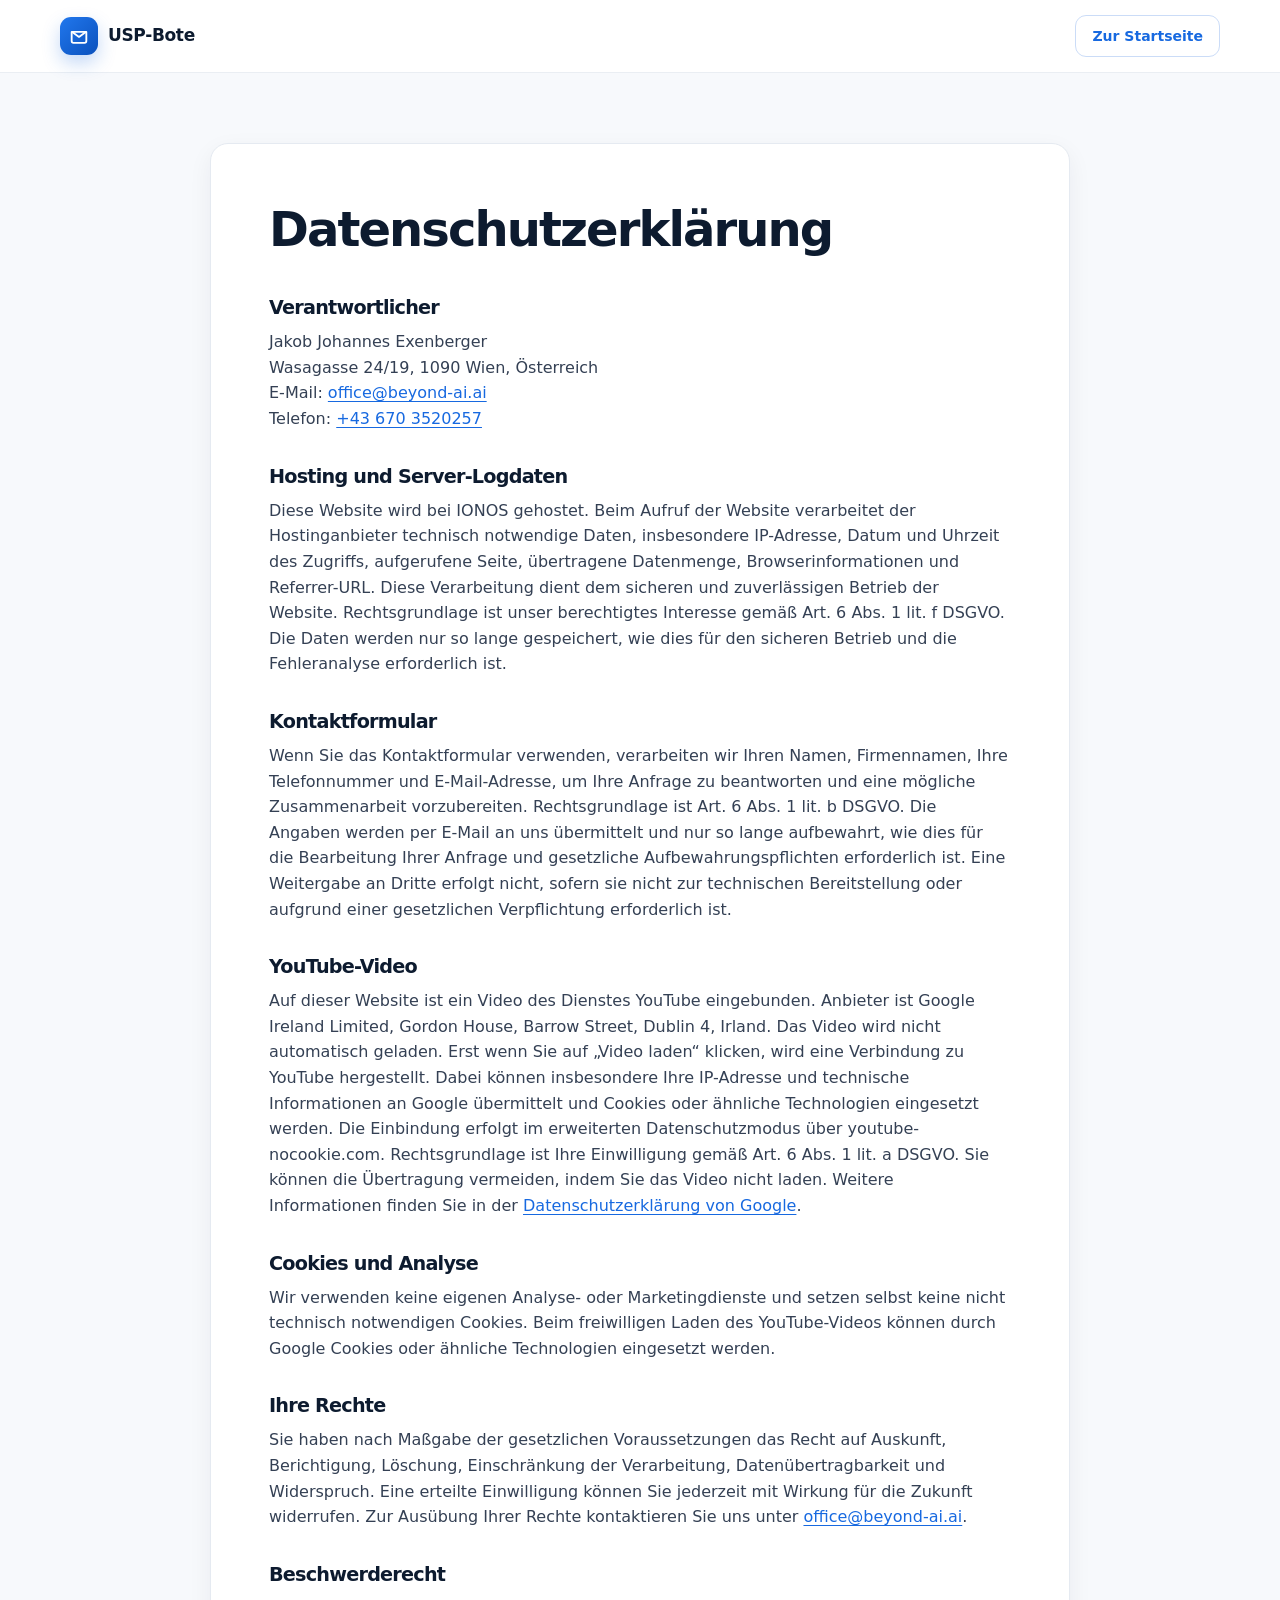
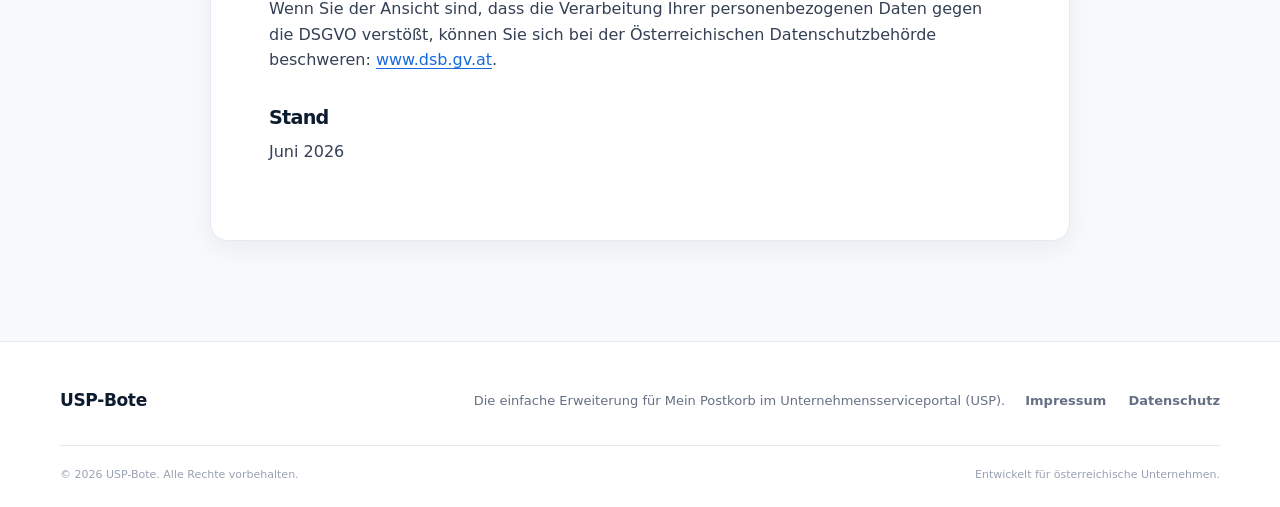
==== datenschutz.html @ 2a56a85a "Add YouTube consent gate and legal page links" ====
<!doctype html>
<html lang="de-AT">
<head>
  <meta charset="utf-8">
  <meta name="viewport" content="width=device-width, initial-scale=1">
  <title>Datenschutzerklärung | USP-Bote</title>
  <meta name="description" content="Datenschutzerklärung von USP-Bote.">
  <meta name="robots" content="index, follow">
  <meta name="referrer" content="strict-origin-when-cross-origin">
  <link rel="canonical" href="https://usp-bote.at/datenschutz.html">
  <link rel="stylesheet" href="styles.css?v=1.0.6">
</head>
<body>
  <a class="skip-link" href="#main">Zum Inhalt springen</a>

  <header class="site-header">
    <div class="container header-inner">
      <a class="brand" href="index.html" aria-label="USP-Bote – Startseite">
        <span class="brand-mark" aria-hidden="true">
          <svg viewBox="0 0 24 24" width="22" height="22"><path d="M4 7.5h16v10a2 2 0 0 1-2 2H6a2 2 0 0 1-2-2v-10Z"/><path d="m5 8 7 5 7-5"/></svg>
        </span>
        <span>USP-Bote</span>
      </a>
      <a class="button button-small button-outline" href="index.html">Zur Startseite</a>
    </div>
  </header>

  <main class="legal-main" id="main">
    <article class="container legal-document">
      <h1>Datenschutzerklärung</h1>

      <h2>Verantwortlicher</h2>
      <p>
        Jakob Johannes Exenberger<br>
        Wasagasse 24/19, 1090 Wien, Österreich<br>
        E-Mail: <a href="mailto:office@beyond-ai.ai">office@beyond-ai.ai</a><br>
        Telefon: <a href="tel:+436703520257">+43 670 3520257</a>
      </p>

      <h2>Hosting und Server-Logdaten</h2>
      <p>Diese Website wird bei IONOS gehostet. Beim Aufruf der Website verarbeitet der Hostinganbieter technisch notwendige Daten, insbesondere IP-Adresse, Datum und Uhrzeit des Zugriffs, aufgerufene Seite, übertragene Datenmenge, Browserinformationen und Referrer-URL. Diese Verarbeitung dient dem sicheren und zuverlässigen Betrieb der Website. Rechtsgrundlage ist unser berechtigtes Interesse gemäß Art. 6 Abs. 1 lit. f DSGVO. Die Daten werden nur so lange gespeichert, wie dies für den sicheren Betrieb und die Fehleranalyse erforderlich ist.</p>

      <h2>Kontaktformular</h2>
      <p>Wenn Sie das Kontaktformular verwenden, verarbeiten wir Ihren Namen, Firmennamen, Ihre Telefonnummer und E-Mail-Adresse, um Ihre Anfrage zu beantworten und eine mögliche Zusammenarbeit vorzubereiten. Rechtsgrundlage ist Art. 6 Abs. 1 lit. b DSGVO. Die Angaben werden per E-Mail an uns übermittelt und nur so lange aufbewahrt, wie dies für die Bearbeitung Ihrer Anfrage und gesetzliche Aufbewahrungspflichten erforderlich ist. Eine Weitergabe an Dritte erfolgt nicht, sofern sie nicht zur technischen Bereitstellung oder aufgrund einer gesetzlichen Verpflichtung erforderlich ist.</p>

      <h2 id="youtube">YouTube-Video</h2>
      <p>Auf dieser Website ist ein Video des Dienstes YouTube eingebunden. Anbieter ist Google Ireland Limited, Gordon House, Barrow Street, Dublin 4, Irland. Das Video wird nicht automatisch geladen. Erst wenn Sie auf „Video laden“ klicken, wird eine Verbindung zu YouTube hergestellt. Dabei können insbesondere Ihre IP-Adresse und technische Informationen an Google übermittelt und Cookies oder ähnliche Technologien eingesetzt werden. Die Einbindung erfolgt im erweiterten Datenschutzmodus über youtube-nocookie.com. Rechtsgrundlage ist Ihre Einwilligung gemäß Art. 6 Abs. 1 lit. a DSGVO. Sie können die Übertragung vermeiden, indem Sie das Video nicht laden. Weitere Informationen finden Sie in der <a href="https://policies.google.com/privacy">Datenschutzerklärung von Google</a>.</p>

      <h2>Cookies und Analyse</h2>
      <p>Wir verwenden keine eigenen Analyse- oder Marketingdienste und setzen selbst keine nicht technisch notwendigen Cookies. Beim freiwilligen Laden des YouTube-Videos können durch Google Cookies oder ähnliche Technologien eingesetzt werden.</p>

      <h2>Ihre Rechte</h2>
      <p>Sie haben nach Maßgabe der gesetzlichen Voraussetzungen das Recht auf Auskunft, Berichtigung, Löschung, Einschränkung der Verarbeitung, Datenübertragbarkeit und Widerspruch. Eine erteilte Einwilligung können Sie jederzeit mit Wirkung für die Zukunft widerrufen. Zur Ausübung Ihrer Rechte kontaktieren Sie uns unter <a href="mailto:office@beyond-ai.ai">office@beyond-ai.ai</a>.</p>

      <h2>Beschwerderecht</h2>
      <p>Wenn Sie der Ansicht sind, dass die Verarbeitung Ihrer personenbezogenen Daten gegen die DSGVO verstößt, können Sie sich bei der Österreichischen Datenschutzbehörde beschweren: <a href="https://www.dsb.gv.at/">www.dsb.gv.at</a>.</p>

      <h2>Stand</h2>
      <p>Juni 2026</p>
    </article>
  </main>

  <footer class="site-footer">
    <div class="container footer-inner">
      <a class="brand" href="index.html">USP-Bote</a>
      <p>Die einfache Erweiterung für Mein Postkorb im Unternehmensserviceportal (USP).</p>
      <nav aria-label="Rechtliche Hinweise">
        <a href="impressum.html">Impressum</a>
        <a href="datenschutz.html" aria-current="page">Datenschutz</a>
      </nav>
    </div>
    <div class="container footer-bottom">
      <p>© <span id="current-year"></span> USP-Bote. Alle Rechte vorbehalten.</p>
      <p>Entwickelt für österreichische Unternehmen.</p>
    </div>
  </footer>

  <script src="script.js?v=1.0.6" defer></script>
</body>
</html>
---- styles.css ----
:root {
  --blue: #1769e0;
  --blue-dark: #0b51bd;
  --blue-light: #eaf2ff;
  --navy: #0d1b2f;
  --text: #344054;
  --muted: #667085;
  --line: #e5eaf1;
  --surface: #f7f9fc;
  --white: #fff;
  --green: #0f9f6e;
  --red: #d84a4a;
  --shadow-sm: 0 8px 24px rgba(13, 27, 47, 0.06);
  --shadow-lg: 0 24px 70px rgba(13, 27, 47, 0.12);
  --radius: 18px;
  --container: 1160px;
}

* {
  box-sizing: border-box;
}

html {
  scroll-behavior: smooth;
  scroll-padding-top: 90px;
}

body {
  margin: 0;
  color: var(--text);
  background: var(--white);
  font-family: Inter, ui-sans-serif, system-ui, -apple-system, BlinkMacSystemFont, "Segoe UI", sans-serif;
  font-size: 16px;
  line-height: 1.6;
  -webkit-font-smoothing: antialiased;
}

body.menu-open {
  overflow: hidden;
}

img,
svg {
  display: block;
}

a {
  color: inherit;
  text-decoration: none;
}

button,
input {
  font: inherit;
}

button,
summary,
a {
  -webkit-tap-highlight-color: transparent;
}

:focus-visible {
  outline: 3px solid rgba(23, 105, 224, 0.35);
  outline-offset: 3px;
}

.skip-link {
  position: fixed;
  z-index: 1000;
  top: 12px;
  left: 12px;
  padding: 10px 16px;
  border-radius: 8px;
  color: var(--white);
  background: var(--navy);
  transform: translateY(-150%);
  transition: transform 0.2s ease;
}

.skip-link:focus {
  transform: translateY(0);
}

.sr-only {
  position: absolute;
  width: 1px;
  height: 1px;
  padding: 0;
  margin: -1px;
  overflow: hidden;
  clip: rect(0, 0, 0, 0);
  white-space: nowrap;
  border: 0;
}

.container {
  width: min(calc(100% - 40px), var(--container));
  margin-inline: auto;
}

.site-header {
  position: sticky;
  z-index: 100;
  top: 0;
  border-bottom: 1px solid rgba(229, 234, 241, 0.8);
  background: rgba(255, 255, 255, 0.92);
  backdrop-filter: blur(14px);
}

.header-inner {
  display: flex;
  min-height: 72px;
  align-items: center;
  justify-content: space-between;
  gap: 24px;
}

.brand {
  display: inline-flex;
  align-items: center;
  gap: 10px;
  color: var(--navy);
  font-size: 17px;
  font-weight: 760;
  letter-spacing: -0.02em;
}

.brand-mark {
  display: grid;
  width: 38px;
  height: 38px;
  place-items: center;
  border-radius: 11px;
  color: var(--white);
  background: linear-gradient(135deg, #2177ed, #0b51bd);
  box-shadow: 0 8px 18px rgba(23, 105, 224, 0.25);
}

.brand-mark svg,
.button svg,
.trust-icon svg,
.floating-icon svg,
.card-icon svg,
.step-icon svg,
.check-badge svg,
.plain-check-list svg,
.contact-copy svg {
  fill: none;
  stroke: currentColor;
  stroke-width: 2;
  stroke-linecap: round;
  stroke-linejoin: round;
}

.desktop-nav {
  display: none;
  align-items: center;
  gap: 32px;
  margin-left: auto;
  color: #475467;
  font-size: 14px;
  font-weight: 600;
}

.desktop-nav a,
.site-footer nav a {
  transition: color 0.2s ease;
}

.desktop-nav a:hover,
.site-footer nav a:hover {
  color: var(--blue);
}

.site-header .header-cta {
  display: none;
}

.menu-button {
  display: grid;
  width: 42px;
  height: 42px;
  place-content: center;
  gap: 5px;
  border: 1px solid var(--line);
  border-radius: 10px;
  background: var(--white);
  cursor: pointer;
}

.menu-button span:not(.sr-only) {
  width: 20px;
  height: 2px;
  border-radius: 2px;
  background: var(--navy);
  transition: transform 0.2s ease, opacity 0.2s ease;
}

.menu-button[aria-expanded="true"] span:nth-child(2) {
  transform: translateY(7px) rotate(45deg);
}

.menu-button[aria-expanded="true"] span:nth-child(3) {
  opacity: 0;
}

.menu-button[aria-expanded="true"] span:nth-child(4) {
  transform: translateY(-7px) rotate(-45deg);
}

.mobile-nav {
  position: fixed;
  inset: 72px 0 0;
  padding: 24px 20px;
  background: var(--white);
}

.mobile-nav a {
  display: block;
  padding: 15px 0;
  border-bottom: 1px solid var(--line);
  color: var(--navy);
  font-weight: 650;
}

.hero {
  position: relative;
  overflow: hidden;
  padding: 74px 0 92px;
  background: linear-gradient(180deg, #fbfdff 0%, #f5f8fd 100%);
}

.hero::before {
  position: absolute;
  inset: 0;
  background-image: radial-gradient(rgba(23, 105, 224, 0.09) 1px, transparent 1px);
  background-size: 28px 28px;
  content: "";
  mask-image: linear-gradient(to bottom, black, transparent 75%);
}

.hero-glow {
  position: absolute;
  border-radius: 999px;
  filter: blur(8px);
  pointer-events: none;
}

.hero-glow-one {
  top: 30px;
  right: -160px;
  width: 520px;
  height: 520px;
  background: rgba(84, 157, 255, 0.12);
}

.hero-glow-two {
  bottom: -160px;
  left: -160px;
  width: 380px;
  height: 380px;
  background: rgba(96, 205, 255, 0.08);
}

.hero-grid {
  position: relative;
  display: grid;
  align-items: center;
  gap: 64px;
}

.eyebrow {
  display: inline-flex;
  align-items: center;
  gap: 9px;
  margin-bottom: 22px;
  padding: 7px 12px;
  border: 1px solid #cfe0fb;
  border-radius: 999px;
  color: var(--blue-dark);
  background: rgba(255, 255, 255, 0.75);
  font-size: 12px;
  font-weight: 720;
}

.eyebrow-dot {
  width: 7px;
  height: 7px;
  border-radius: 50%;
  background: var(--green);
  box-shadow: 0 0 0 4px rgba(15, 159, 110, 0.12);
}

h1,
h2,
h3,
p {
  margin-top: 0;
}

h1,
h2,
h3 {
  color: var(--navy);
  line-height: 1.15;
}

h1 {
  max-width: 760px;
  margin-bottom: 22px;
  font-size: clamp(2.35rem, 8vw, 4.1rem);
  letter-spacing: -0.052em;
}

h1 span {
  color: var(--blue);
}

h2 {
  margin-bottom: 18px;
  font-size: clamp(2rem, 5vw, 3rem);
  letter-spacing: -0.04em;
}

h3 {
  margin-bottom: 10px;
  font-size: 1.12rem;
  letter-spacing: -0.02em;
}

.hero-text {
  max-width: 650px;
  margin-bottom: 30px;
  color: #536174;
  font-size: clamp(1.05rem, 2vw, 1.18rem);
  line-height: 1.7;
}

.hero-actions {
  display: flex;
  flex-direction: column;
  align-items: stretch;
  gap: 18px;
}

.button {
  display: inline-flex;
  min-height: 52px;
  align-items: center;
  justify-content: center;
  gap: 10px;
  padding: 13px 20px;
  border: 1px solid transparent;
  border-radius: 11px;
  font-weight: 720;
  line-height: 1.2;
  cursor: pointer;
  transition: transform 0.2s ease, box-shadow 0.2s ease, background 0.2s ease;
}

.button:hover {
  transform: translateY(-2px);
}

.button-primary {
  color: var(--white);
  background: linear-gradient(135deg, #2177ed, var(--blue-dark));
  box-shadow: 0 12px 28px rgba(23, 105, 224, 0.24);
}

.button-primary:hover {
  box-shadow: 0 16px 32px rgba(23, 105, 224, 0.3);
}

.button-outline {
  min-height: 42px;
  color: var(--blue);
  border-color: #cbdcf7;
  background: var(--white);
  box-shadow: none;
}

.button-small {
  padding: 9px 16px;
  font-size: 14px;
}

.button-full {
  width: 100%;
}

.text-link {
  display: inline-flex;
  align-items: center;
  justify-content: center;
  color: var(--blue);
  font-weight: 700;
}

.text-link:hover {
  text-decoration: underline;
}

.trust-note {
  display: flex;
  align-items: flex-start;
  gap: 9px;
  margin: 24px 0 0;
  color: #667085;
  font-size: 13px;
}

.trust-icon {
  display: grid;
  flex: 0 0 auto;
  width: 21px;
  height: 21px;
  place-items: center;
  border-radius: 50%;
  color: var(--green);
  background: #e9f9f3;
}

.hero-visual {
  position: relative;
  max-width: 550px;
  margin: 10px auto 0;
  padding: 24px 4px;
}

.visual-backdrop {
  position: absolute;
  inset: 2% 8%;
  border-radius: 50%;
  background: radial-gradient(circle, rgba(31, 119, 237, 0.22), rgba(31, 119, 237, 0) 68%);
}

.mail-window {
  position: relative;
  z-index: 2;
  overflow: hidden;
  border: 1px solid rgba(208, 219, 234, 0.9);
  border-radius: 17px;
  background: var(--white);
  box-shadow: var(--shadow-lg);
  transform: rotate(0.5deg);
}

.window-top {
  display: grid;
  grid-template-columns: 1fr auto 1fr;
  align-items: center;
  padding: 12px 15px;
  border-bottom: 1px solid #edf0f5;
  background: #fbfcfe;
}

.window-dots {
  display: flex;
  gap: 5px;
}

.window-dots span {
  width: 7px;
  height: 7px;
  border-radius: 50%;
  background: #d7dde7;
}

.window-title {
  color: #7b8798;
  font-size: 10px;
  font-weight: 650;
}

.window-action {
  width: 17px;
  height: 17px;
  justify-self: end;
  border: 1px solid #dce2eb;
  border-radius: 4px;
}

.mail-content {
  padding: 24px 20px 20px;
}

.mail-status {
  display: flex;
  align-items: center;
  gap: 10px;
  margin-bottom: 24px;
}

.mail-logo {
  display: grid;
  width: 38px;
  height: 38px;
  flex: 0 0 auto;
  place-items: center;
  border-radius: 10px;
  color: var(--white);
  background: var(--blue);
}

.mail-logo svg {
  width: 19px;
  fill: none;
  stroke: currentColor;
  stroke-linecap: round;
  stroke-linejoin: round;
  stroke-width: 1.8;
}

.mail-from {
  display: flex;
  min-width: 0;
  flex: 1;
  flex-direction: column;
  line-height: 1.4;
}

.mail-from strong {
  overflow: hidden;
  color: var(--navy);
  font-size: 12px;
  text-overflow: ellipsis;
  white-space: nowrap;
}

.mail-from small {
  color: #8b95a5;
  font-size: 9px;
}

.status-pill {
  padding: 3px 8px;
  border-radius: 999px;
  color: var(--green);
  background: #e9f9f3;
  font-size: 9px;
  font-weight: 750;
}

.mail-content h2 {
  margin-bottom: 10px;
  font-size: 1.1rem;
}

.mail-content > p {
  margin-bottom: 20px;
  color: #718096;
  font-size: 11px;
  line-height: 1.65;
}

.attachment {
  display: flex;
  align-items: center;
  gap: 10px;
  padding: 12px;
  border: 1px solid #e5eaf1;
  border-radius: 10px;
  background: #fafbfd;
}

.pdf-icon {
  display: grid;
  width: 34px;
  height: 38px;
  flex: 0 0 auto;
  place-items: center;
  border-radius: 6px;
  color: #d44848;
  background: #ffeded;
  font-size: 8px;
  font-weight: 800;
}

.attachment > span:nth-child(2) {
  display: flex;
  min-width: 0;
  flex: 1;
  flex-direction: column;
}

.attachment strong {
  overflow: hidden;
  color: #344054;
  font-size: 9px;
  text-overflow: ellipsis;
  white-space: nowrap;
}

.attachment small {
  color: #98a2b3;
  font-size: 8px;
}

.attachment svg {
  width: 15px;
  fill: none;
  stroke: #7b8798;
  stroke-linecap: round;
  stroke-linejoin: round;
  stroke-width: 1.5;
}

.delivered {
  display: flex;
  align-items: center;
  gap: 8px;
  margin-top: 17px;
  color: #667085;
  font-size: 9px;
}

.delivered > span {
  display: grid;
  width: 18px;
  height: 18px;
  place-items: center;
  border-radius: 50%;
  color: var(--green);
  background: #e9f9f3;
}

.delivered svg {
  width: 11px;
  fill: none;
  stroke: currentColor;
  stroke-linecap: round;
  stroke-linejoin: round;
  stroke-width: 2;
}

.delivered small {
  margin-left: auto;
  color: #98a2b3;
  font-size: 8px;
}

.floating-card {
  position: absolute;
  z-index: 3;
  display: none;
  align-items: center;
  gap: 9px;
  padding: 10px 13px;
  border: 1px solid rgba(223, 229, 237, 0.9);
  border-radius: 12px;
  background: rgba(255, 255, 255, 0.95);
  box-shadow: var(--shadow-sm);
  backdrop-filter: blur(8px);
}

.floating-card-top {
  top: -5px;
  right: -15px;
}

.floating-card-bottom {
  bottom: -4px;
  left: -18px;
}

.floating-card > span:last-child {
  display: flex;
  flex-direction: column;
}

.floating-card strong {
  color: var(--navy);
  font-size: 10px;
}

.floating-card small {
  color: #8b95a5;
  font-size: 8px;
}

.floating-icon {
  display: grid;
  width: 31px;
  height: 31px;
  place-items: center;
  border-radius: 9px;
  color: var(--blue);
  background: var(--blue-light);
}

.floating-icon.green {
  color: var(--green);
  background: #e9f9f3;
}

.floating-icon svg {
  width: 16px;
}

.logo-section {
  overflow: hidden;
  padding: 36px 0 32px;
  border-top: 1px solid rgba(229, 234, 241, 0.8);
  border-bottom: 1px solid var(--line);
  background: var(--white);
}

.logo-heading {
  margin-bottom: 26px;
  color: #667085;
  font-size: 12px;
  font-weight: 750;
  letter-spacing: 0.08em;
  text-align: center;
  text-transform: uppercase;
}

.logo-marquee {
  position: relative;
  width: 100%;
  overflow: hidden;
}

.logo-marquee::before,
.logo-marquee::after {
  position: absolute;
  z-index: 2;
  top: 0;
  bottom: 0;
  width: clamp(35px, 8vw, 130px);
  content: "";
  pointer-events: none;
}

.logo-marquee::before {
  left: 0;
  background: linear-gradient(90deg, var(--white), rgba(255, 255, 255, 0));
}

.logo-marquee::after {
  right: 0;
  background: linear-gradient(270deg, var(--white), rgba(255, 255, 255, 0));
}

.logo-track {
  display: flex;
  width: max-content;
  animation: logo-scroll 34s linear infinite;
  will-change: transform;
}

.logo-marquee:hover .logo-track {
  animation-play-state: paused;
}

.logo-group {
  display: flex;
  flex-shrink: 0;
  align-items: center;
  gap: 52px;
  padding-right: 52px;
}

.customer-logo {
  display: grid;
  min-width: 125px;
  height: 45px;
  place-items: center;
  color: #8b95a5;
  font-size: 12px;
  font-weight: 760;
  letter-spacing: 0.04em;
  white-space: nowrap;
  filter: grayscale(1);
  opacity: 0.72;
  transition: filter 0.2s ease, opacity 0.2s ease;
}

.customer-logo img {
  display: block;
  width: auto;
  max-width: 145px;
  height: auto;
  max-height: 42px;
  object-fit: contain;
}

.customer-logo:hover {
  filter: grayscale(0);
  opacity: 1;
}

@keyframes logo-scroll {
  to {
    transform: translateX(-50%);
  }
}

.stats-section {
  position: relative;
  z-index: 5;
  padding-top: 34px;
}

.stats-grid {
  display: grid;
  overflow: hidden;
  border: 1px solid var(--line);
  border-radius: var(--radius);
  background: var(--white);
  box-shadow: var(--shadow-sm);
}

.stat-card {
  display: flex;
  align-items: center;
  gap: 15px;
  padding: 23px 24px;
  border-bottom: 1px solid var(--line);
}

.stat-card:last-child {
  border-bottom: 0;
}

.stat-icon {
  display: grid;
  width: 44px;
  height: 44px;
  flex: 0 0 auto;
  place-items: center;
  border-radius: 12px;
  color: var(--blue);
  background: var(--blue-light);
}

.stat-icon svg {
  width: 22px;
  fill: none;
  stroke: currentColor;
  stroke-linecap: round;
  stroke-linejoin: round;
  stroke-width: 1.8;
}

.stat-card div {
  display: flex;
  flex-direction: column;
}

.stat-number {
  color: var(--navy);
  font-size: 1.65rem;
  font-variant-numeric: tabular-nums;
  line-height: 1.15;
  letter-spacing: -0.04em;
}

.stat-card div span {
  color: var(--muted);
  font-size: 12px;
}

.section {
  padding: 92px 0;
}

.section-heading {
  max-width: 710px;
  margin-bottom: 45px;
}

.section-heading.centered {
  margin-right: auto;
  margin-left: auto;
  text-align: center;
}

.section-heading p,
.solution-copy > p,
.pricing-copy > p,
.faq-intro > p {
  color: var(--muted);
  line-height: 1.75;
}

.section-label {
  display: block;
  margin-bottom: 13px;
  color: var(--blue);
  font-size: 12px;
  font-weight: 780;
  letter-spacing: 0.11em;
  text-transform: uppercase;
}

.problem-section {
  padding-top: 108px;
}

.problem-grid {
  display: grid;
  gap: 16px;
}

.problem-card {
  padding: 25px;
  border: 1px solid var(--line);
  border-radius: 15px;
  background: var(--white);
  transition: transform 0.25s ease, box-shadow 0.25s ease, border-color 0.25s ease;
}

.problem-card:hover {
  border-color: #d5ddea;
  box-shadow: var(--shadow-sm);
  transform: translateY(-4px);
}

.problem-card p {
  margin-bottom: 0;
  color: var(--muted);
  font-size: 14px;
}

.card-icon {
  display: grid;
  width: 43px;
  height: 43px;
  margin-bottom: 20px;
  place-items: center;
  border-radius: 11px;
}

.card-icon.red {
  color: var(--red);
  background: #fff0f0;
}

.card-icon svg {
  width: 21px;
}

.solution-section {
  overflow: hidden;
  background: var(--surface);
}

.solution-grid {
  display: grid;
  align-items: center;
  gap: 58px;
}

.solution-visual {
  position: relative;
  display: grid;
  min-height: 370px;
  place-items: center;
  overflow: hidden;
  border: 1px solid #e2e9f3;
  border-radius: 24px;
  background: linear-gradient(145deg, #f5f9ff, #eef4fd);
}

.solution-visual::before {
  position: absolute;
  inset: 0;
  background-image: linear-gradient(rgba(23, 105, 224, 0.06) 1px, transparent 1px), linear-gradient(90deg, rgba(23, 105, 224, 0.06) 1px, transparent 1px);
  background-size: 34px 34px;
  content: "";
}

.solution-orbit {
  position: absolute;
  width: 330px;
  height: 330px;
  border: 1px solid rgba(23, 105, 224, 0.11);
  border-radius: 50%;
}

.solution-orbit::before,
.solution-orbit::after {
  position: absolute;
  border: 1px solid rgba(23, 105, 224, 0.08);
  border-radius: 50%;
  content: "";
}

.solution-orbit::before {
  inset: 45px;
}

.solution-orbit::after {
  inset: 90px;
}

.solution-flow {
  position: relative;
  z-index: 2;
  width: min(84%, 340px);
}

.flow-node {
  display: flex;
  align-items: center;
  gap: 13px;
  padding: 17px;
  border: 1px solid #dce5f1;
  border-radius: 14px;
  background: rgba(255, 255, 255, 0.95);
  box-shadow: var(--shadow-sm);
}

.flow-node.active {
  border-color: #bdd5f7;
}

.flow-logo,
.flow-mail {
  display: grid;
  width: 43px;
  height: 43px;
  flex: 0 0 auto;
  place-items: center;
  border-radius: 11px;
  color: var(--white);
  background: var(--navy);
  font-size: 11px;
  font-weight: 800;
}

.flow-mail {
  background: var(--blue);
}

.flow-mail svg {
  width: 21px;
  fill: none;
  stroke: currentColor;
  stroke-linecap: round;
  stroke-linejoin: round;
  stroke-width: 1.8;
}

.flow-node > span:nth-child(2) {
  display: flex;
  min-width: 0;
  flex: 1;
  flex-direction: column;
}

.flow-node strong {
  color: var(--navy);
  font-size: 13px;
}

.flow-node small {
  color: #8b95a5;
  font-size: 10px;
}

.check-badge {
  display: grid;
  width: 27px;
  height: 27px;
  place-items: center;
  border-radius: 50%;
  color: var(--green);
  background: #e7f8f1;
}

.check-badge svg {
  width: 15px;
}

.flow-line {
  display: flex;
  height: 61px;
  flex-direction: column;
  align-items: center;
  justify-content: space-around;
}

.flow-line span {
  width: 5px;
  height: 5px;
  border-radius: 50%;
  background: #86b4f3;
}

.solution-copy > p {
  margin-bottom: 29px;
}

.benefit-list {
  display: grid;
  margin: 0;
  padding: 0;
  gap: 13px;
  list-style: none;
}

.benefit-list li {
  display: flex;
  align-items: center;
  gap: 11px;
  color: #344054;
  font-size: 14px;
  font-weight: 590;
}

.benefit-list span {
  display: grid;
  width: 23px;
  height: 23px;
  flex: 0 0 auto;
  place-items: center;
  border-radius: 50%;
  color: var(--blue);
  background: var(--blue-light);
}

.benefit-list svg {
  width: 14px;
  fill: none;
  stroke: currentColor;
  stroke-linecap: round;
  stroke-linejoin: round;
  stroke-width: 2.2;
}

.process-grid {
  display: grid;
  margin: 0;
  padding: 0;
  gap: 20px;
  list-style: none;
}

.process-step {
  position: relative;
  padding: 27px 22px 23px;
  border: 1px solid var(--line);
  border-radius: 15px;
  text-align: center;
}

.step-number {
  position: absolute;
  top: 13px;
  left: 13px;
  display: grid;
  width: 25px;
  height: 25px;
  place-items: center;
  border-radius: 50%;
  color: var(--blue);
  background: var(--blue-light);
  font-size: 11px;
  font-weight: 800;
}

.step-icon {
  display: grid;
  width: 55px;
  height: 55px;
  margin: 0 auto 20px;
  place-items: center;
  border-radius: 15px;
  color: var(--blue);
  background: var(--blue-light);
}

.step-icon svg {
  width: 26px;
}

.process-step p {
  margin: 0;
  color: var(--muted);
  font-size: 13px;
}

.process-note {
  max-width: 800px;
  margin: 30px auto 0;
  padding: 15px 18px;
  border: 1px solid #dbe8fb;
  border-radius: 11px;
  color: #596779;
  background: #f4f8ff;
  font-size: 13px;
  text-align: center;
}

.process-note span {
  color: var(--navy);
  font-weight: 740;
}

.video-section {
  background: var(--surface);
}

.video-frame {
  position: relative;
  overflow: hidden;
  aspect-ratio: 16 / 9;
  max-width: 900px;
  margin: 0 auto;
  border: 1px solid #dce3ec;
  border-radius: 20px;
  background: #0a1628;
  box-shadow: var(--shadow-lg);
}

.video-frame iframe {
  position: absolute;
  width: 100%;
  height: 100%;
  border: 0;
  inset: 0;
}

.video-consent {
  display: grid;
  min-height: 300px;
  place-items: center;
  padding: 32px 20px;
  background:
    radial-gradient(circle at 75% 20%, rgba(23, 105, 224, 0.16), transparent 38%),
    linear-gradient(135deg, #f7f9fc, #eaf2ff);
}

.video-consent-content {
  max-width: 540px;
  text-align: center;
}

.video-play {
  display: grid;
  width: 64px;
  height: 64px;
  margin: 0 auto 18px;
  place-items: center;
  border-radius: 50%;
  color: var(--white);
  background: linear-gradient(135deg, #2177ed, var(--blue-dark));
  box-shadow: 0 14px 30px rgba(23, 105, 224, 0.25);
}

.video-play svg {
  width: 28px;
  fill: none;
  stroke: currentColor;
  stroke-linecap: round;
  stroke-linejoin: round;
  stroke-width: 2;
}

.video-consent-content h3 {
  margin: 0 0 8px;
  color: var(--navy);
  font-size: 1.35rem;
}

.video-consent-content p {
  margin: 0 auto 20px;
  color: var(--muted);
}

.video-consent-content > a {
  display: block;
  margin-top: 12px;
  color: var(--blue);
  font-size: 12px;
  font-weight: 700;
}

.video-fallback {
  margin: 18px 0 0;
  color: var(--muted);
  font-size: 13px;
  text-align: center;
}

.video-fallback a {
  color: var(--blue);
  font-weight: 700;
}

.video-fallback a:hover {
  text-decoration: underline;
}

.pricing-grid {
  display: grid;
  align-items: center;
  gap: 45px;
}

.pricing-copy > p {
  max-width: 540px;
}

.plain-check-list {
  display: grid;
  margin: 28px 0 0;
  padding: 0;
  gap: 12px;
  list-style: none;
}

.plain-check-list li {
  display: flex;
  align-items: center;
  gap: 10px;
  color: #344054;
  font-weight: 600;
}

.plain-check-list svg {
  width: 19px;
  color: var(--green);
}

.pricing-card {
  position: relative;
  padding: 30px 26px;
  border: 1px solid #cbdcf7;
  border-radius: 20px;
  background: var(--white);
  box-shadow: var(--shadow-lg);
}

.popular-badge {
  position: absolute;
  top: -14px;
  left: 26px;
  padding: 5px 12px;
  border-radius: 999px;
  color: var(--white);
  background: var(--blue);
  font-size: 11px;
  font-weight: 750;
}

.price-row {
  display: grid;
  grid-template-columns: 1fr auto;
  align-items: end;
  gap: 0 12px;
  padding: 13px 0;
}

.price-row > span {
  color: var(--navy);
  font-weight: 700;
}

.price-row strong {
  color: var(--navy);
  font-size: 2.2rem;
  line-height: 1;
  letter-spacing: -0.05em;
}

.price-row small {
  grid-column: 1 / -1;
  margin-top: 5px;
  color: var(--muted);
  font-size: 12px;
}

.price-row.featured strong {
  color: var(--blue);
}

.price-divider {
  height: 1px;
  margin: 7px 0;
  background: var(--line);
}

.pricing-card .button {
  margin-top: 19px;
}

.pricing-card > p {
  margin: 18px 0 0;
  color: var(--muted);
  font-size: 12px;
  text-align: center;
}

.faq-section {
  background: var(--surface);
}

.faq-layout {
  display: grid;
  gap: 42px;
}

.faq-intro .text-link {
  justify-content: flex-start;
}

.faq-list details {
  border-bottom: 1px solid #dce2ea;
}

.faq-list summary {
  display: flex;
  align-items: center;
  justify-content: space-between;
  gap: 18px;
  padding: 21px 0;
  color: var(--navy);
  font-weight: 700;
  cursor: pointer;
  list-style: none;
}

.faq-list summary::-webkit-details-marker {
  display: none;
}

.faq-list summary span {
  position: relative;
  width: 24px;
  height: 24px;
  flex: 0 0 auto;
  border-radius: 50%;
  background: var(--white);
}

.faq-list summary span::before,
.faq-list summary span::after {
  position: absolute;
  top: 11px;
  left: 7px;
  width: 10px;
  height: 2px;
  border-radius: 2px;
  background: var(--blue);
  content: "";
  transition: transform 0.2s ease;
}

.faq-list summary span::after {
  transform: rotate(90deg);
}

.faq-list details[open] summary span::after {
  transform: rotate(0);
}

.faq-list details p {
  margin: -5px 40px 21px 0;
  color: var(--muted);
}

.contact-section {
  padding: 92px 0;
  background: var(--navy);
}

.contact-shell {
  display: grid;
  align-items: center;
  gap: 46px;
}

.section-label.light {
  color: #75adf9;
}

.contact-copy h2 {
  color: var(--white);
}

.contact-copy > p {
  color: #b6c2d2;
  line-height: 1.75;
}

.contact-copy ul {
  display: grid;
  margin: 28px 0 0;
  padding: 0;
  gap: 12px;
  color: #dbe4ef;
  list-style: none;
}

.contact-copy li {
  display: flex;
  align-items: center;
  gap: 10px;
}

.contact-copy li svg {
  width: 19px;
  color: #62d3ae;
}

.contact-form {
  position: relative;
  padding: 27px 22px;
  border-radius: 19px;
  background: var(--white);
  box-shadow: 0 28px 70px rgba(0, 0, 0, 0.2);
}

.form-honeypot {
  position: absolute;
  left: -10000px;
  width: 1px;
  height: 1px;
  overflow: hidden;
}

.contact-form button:disabled {
  cursor: wait;
  opacity: 0.65;
  transform: none;
}

.form-grid {
  display: grid;
  gap: 0;
}

.form-row {
  margin-bottom: 17px;
}

.form-row label {
  display: block;
  margin-bottom: 6px;
  color: var(--navy);
  font-size: 12px;
  font-weight: 700;
}

.form-row input {
  width: 100%;
  min-height: 48px;
  padding: 11px 13px;
  border: 1px solid #d8dee8;
  border-radius: 9px;
  color: var(--navy);
  background: #fff;
  outline: 0;
  transition: border-color 0.2s ease, box-shadow 0.2s ease;
}

.form-row input::placeholder {
  color: #a8b0bd;
}

.form-row input:focus {
  border-color: var(--blue);
  box-shadow: 0 0 0 3px rgba(23, 105, 224, 0.11);
}

.form-note {
  margin: 12px 0 0;
  color: #8b95a5;
  font-size: 10px;
  line-height: 1.5;
  text-align: center;
}

.form-note a {
  color: var(--blue);
  text-decoration: underline;
  text-underline-offset: 2px;
}

.form-status {
  margin: 10px 0 0;
  color: var(--green);
  font-size: 12px;
  font-weight: 650;
  text-align: center;
}

.form-status.is-error {
  color: #b42318;
}

.site-footer {
  padding: 45px 0 24px;
  border-top: 1px solid var(--line);
  background: var(--white);
}

.footer-inner {
  display: flex;
  flex-direction: column;
  align-items: flex-start;
  gap: 20px;
}

.footer-inner > p {
  margin: 0;
  color: var(--muted);
  font-size: 13px;
}

.site-footer nav {
  display: flex;
  gap: 22px;
  color: #667085;
  font-size: 13px;
  font-weight: 600;
}

.footer-bottom {
  display: flex;
  flex-direction: column;
  gap: 5px;
  margin-top: 30px;
  padding-top: 20px;
  border-top: 1px solid var(--line);
  color: #98a2b3;
  font-size: 11px;
}

.footer-bottom p {
  margin: 0;
}

.legal-main {
  min-height: calc(100vh - 250px);
  padding: 70px 0 100px;
  background: var(--surface);
}

.legal-document {
  max-width: 860px;
  padding: clamp(26px, 5vw, 58px);
  border: 1px solid var(--line);
  border-radius: var(--radius);
  background: var(--white);
  box-shadow: var(--shadow-sm);
}

.legal-document h1 {
  margin: 0 0 40px;
  color: var(--navy);
  font-size: clamp(2rem, 5vw, 3rem);
  line-height: 1.15;
  letter-spacing: -0.04em;
}

.legal-document h2 {
  margin: 34px 0 10px;
  color: var(--navy);
  font-size: 1.2rem;
}

.legal-document h2:first-of-type {
  margin-top: 0;
}

.legal-document p,
.legal-document address {
  margin: 0 0 18px;
  font-style: normal;
}

.legal-document a {
  color: var(--blue);
  text-decoration: underline;
  text-underline-offset: 3px;
}

.legal-document ul {
  padding-left: 22px;
}

.legal-document li + li {
  margin-top: 8px;
}

@media (min-width: 560px) {
  .hero-actions {
    flex-direction: row;
    align-items: center;
  }

  .hero-actions .button {
    min-width: 244px;
  }

  .floating-card {
    display: flex;
  }

  .problem-grid,
  .process-grid {
    grid-template-columns: repeat(2, 1fr);
  }

  .form-grid {
    grid-template-columns: repeat(2, 1fr);
    gap: 14px;
  }

  .footer-inner {
    flex-direction: row;
    align-items: center;
  }

  .footer-inner > p {
    margin-left: auto;
  }
}

@media (min-width: 760px) {
  .container {
    width: min(calc(100% - 64px), var(--container));
  }

  .stats-grid {
    grid-template-columns: repeat(3, 1fr);
  }

  .stat-card {
    border-right: 1px solid var(--line);
    border-bottom: 0;
  }

  .stat-card:last-child {
    border-right: 0;
  }

  .benefit-list {
    grid-template-columns: repeat(2, 1fr);
  }

  .pricing-grid {
    grid-template-columns: 1.1fr 0.9fr;
  }

  .faq-layout {
    grid-template-columns: 0.8fr 1.2fr;
  }

  .contact-shell {
    grid-template-columns: 0.9fr 1.1fr;
  }

  .footer-bottom {
    flex-direction: row;
    justify-content: space-between;
  }
}

@media (min-width: 940px) {
  .desktop-nav,
  .site-header .header-cta {
    display: flex;
  }

  .menu-button {
    display: none;
  }

  .hero {
    min-height: 730px;
    padding: 104px 0 120px;
  }

  .hero-grid {
    grid-template-columns: 1.05fr 0.95fr;
    gap: 66px;
  }

  .hero-visual {
    margin: 0;
  }

  .section {
    padding: 116px 0;
  }

  .problem-section {
    padding-top: 128px;
  }

  .problem-grid,
  .process-grid {
    grid-template-columns: repeat(4, 1fr);
  }

  .solution-grid {
    grid-template-columns: 1fr 1fr;
    gap: 90px;
  }

  .solution-visual {
    min-height: 465px;
  }

  .process-step:not(:last-child)::after {
    position: absolute;
    z-index: 2;
    top: 54px;
    right: -21px;
    width: 22px;
    border-top: 1px dashed #b8c8dd;
    content: "";
  }

  .contact-section {
    padding: 112px 0;
  }

  .contact-form {
    padding: 34px;
  }
}

@media (prefers-reduced-motion: reduce) {
  html {
    scroll-behavior: auto;
  }

  *,
  *::before,
  *::after {
    scroll-behavior: auto !important;
    transition-duration: 0.01ms !important;
    animation-duration: 0.01ms !important;
    animation-iteration-count: 1 !important;
  }

  .logo-track {
    width: 100%;
    animation: none !important;
  }

  .logo-group {
    width: 100%;
    flex-wrap: wrap;
    justify-content: center;
    padding: 0 20px;
  }

  .logo-group[aria-hidden="true"] {
    display: none;
  }
}
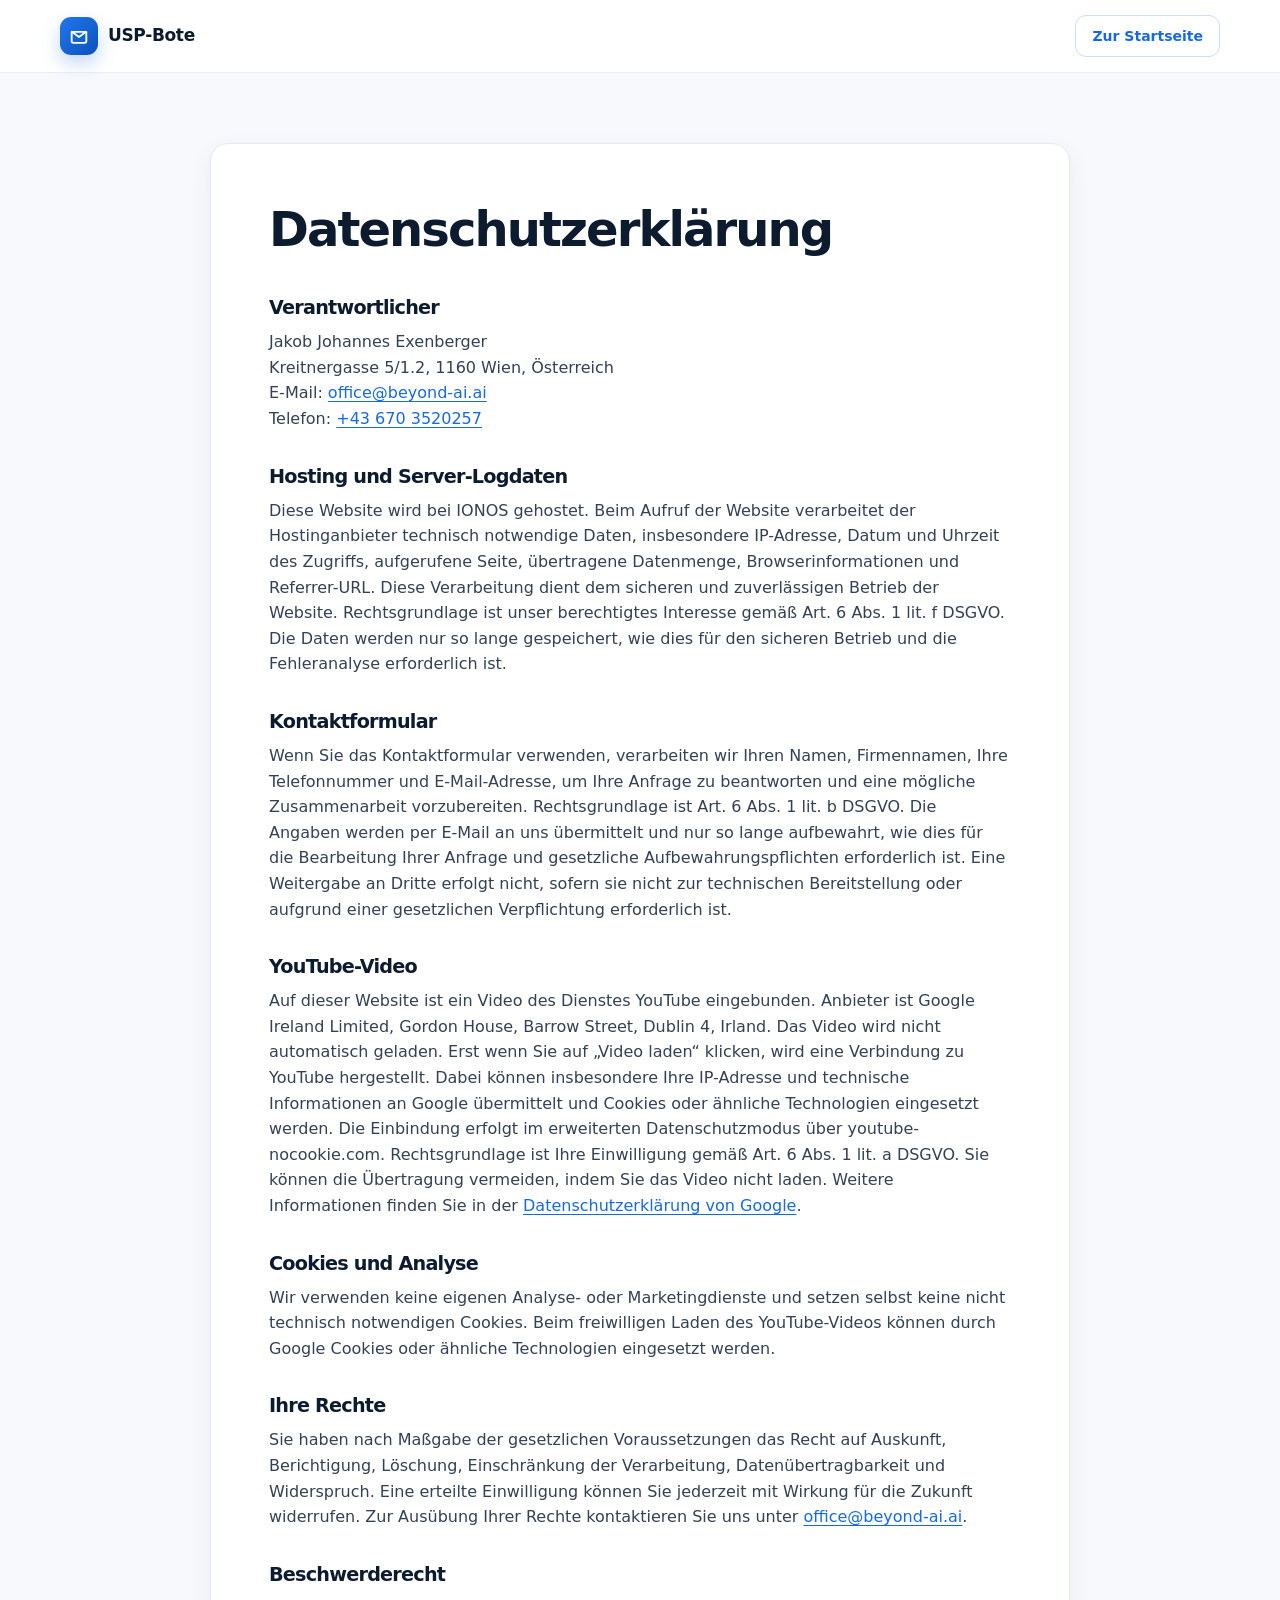
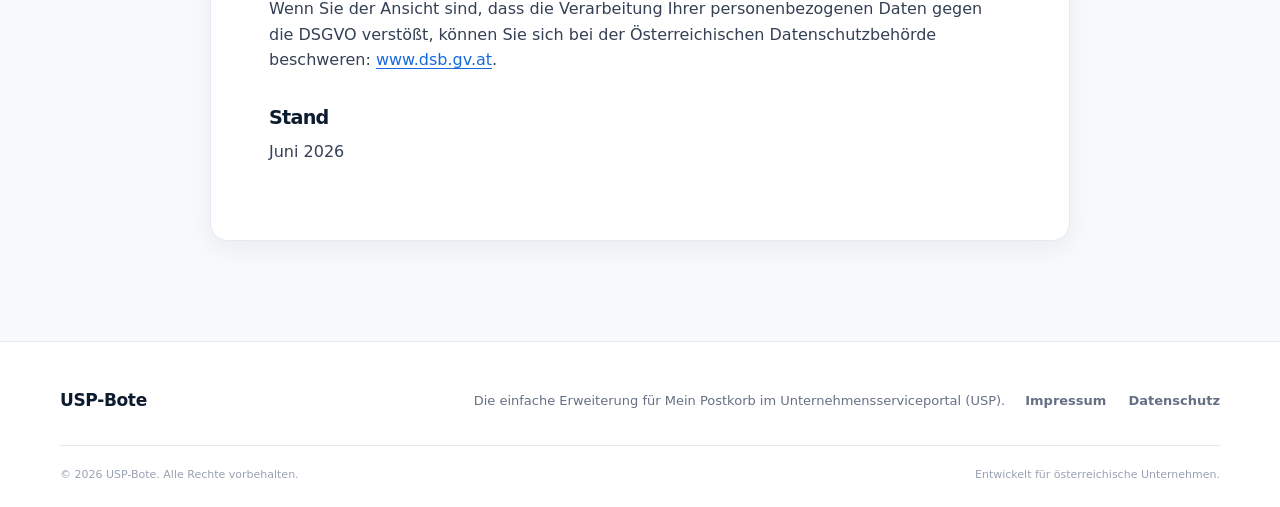
==== commit 0256249b: "update adress" ====
--- a/datenschutz.html
+++ b/datenschutz.html
@@ -32,7 +32,7 @@
       <h2>Verantwortlicher</h2>
       <p>
         Jakob Johannes Exenberger<br>
-        Wasagasse 24/19, 1090 Wien, Österreich<br>
+        Kreitnergasse 5/1.2, 1160 Wien, Österreich<br>
         E-Mail: <a href="mailto:office@beyond-ai.ai">office@beyond-ai.ai</a><br>
         Telefon: <a href="tel:+436703520257">+43 670 3520257</a>
       </p>
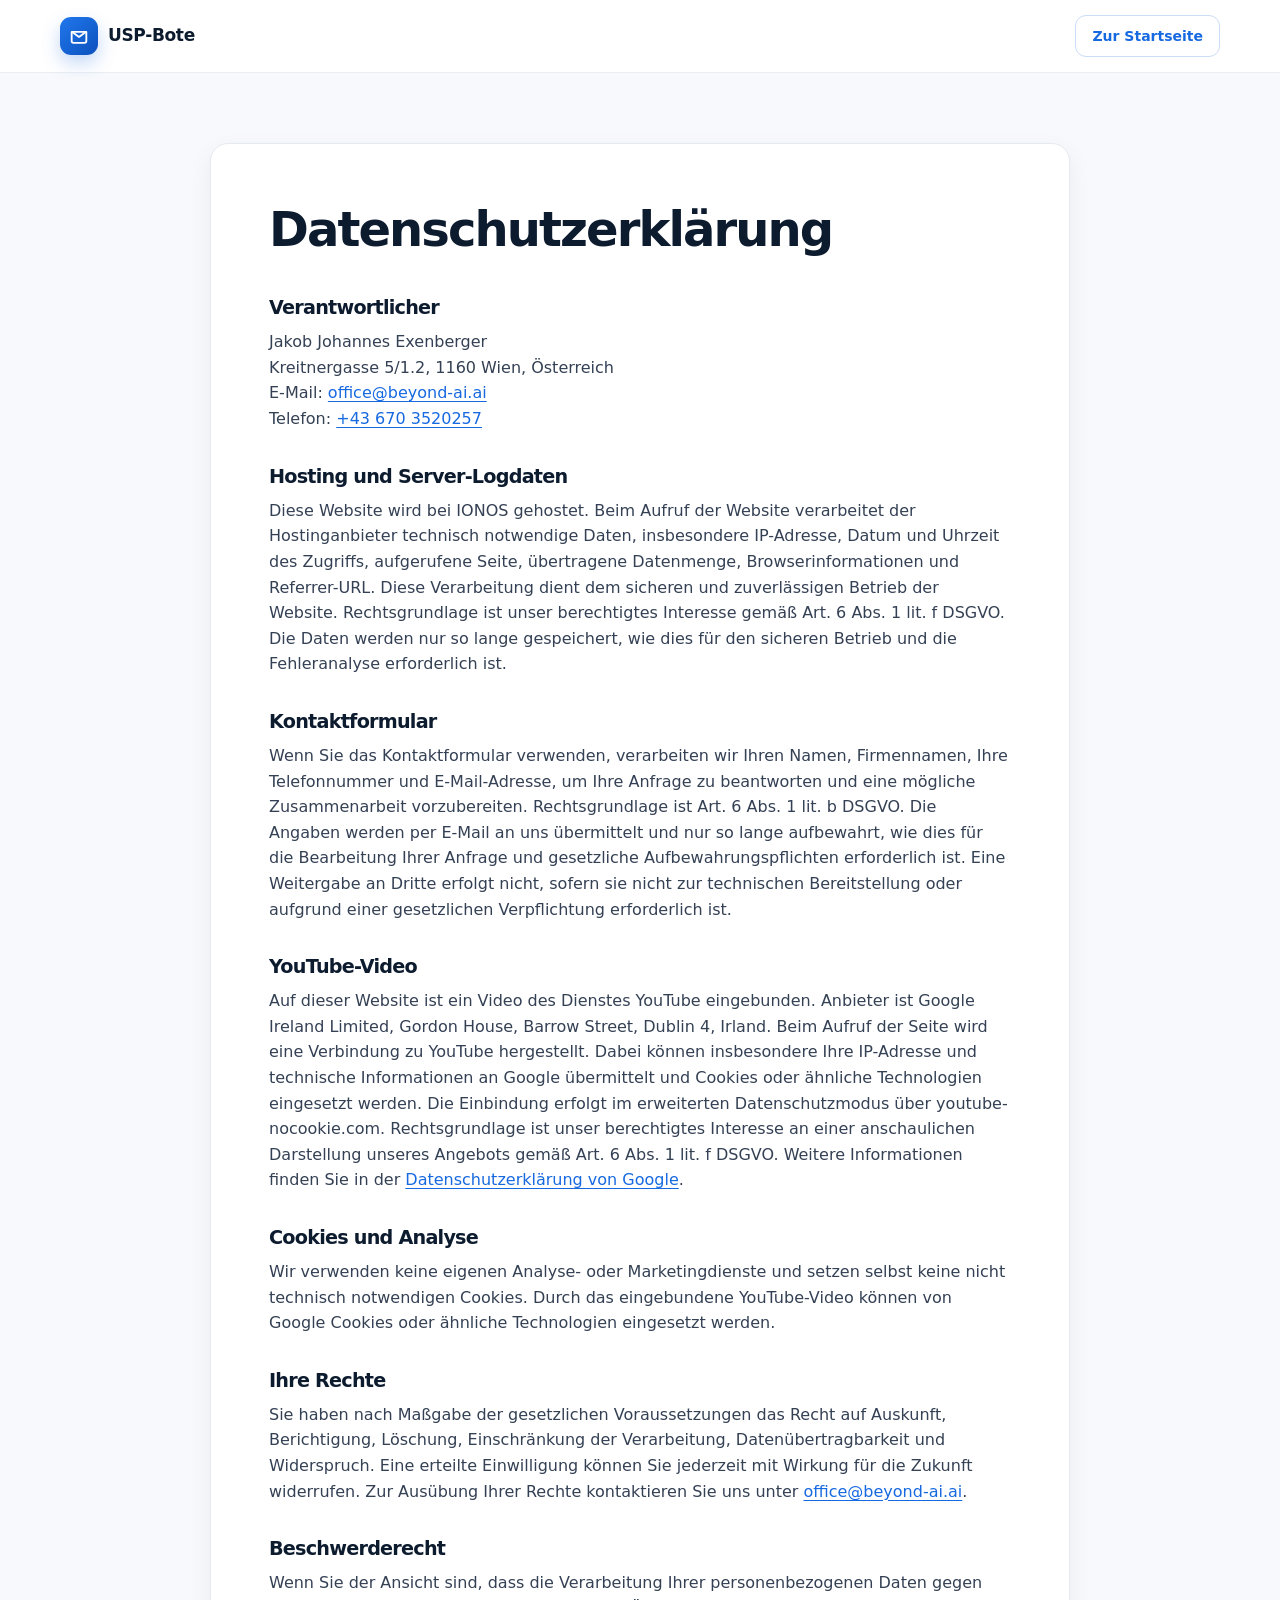
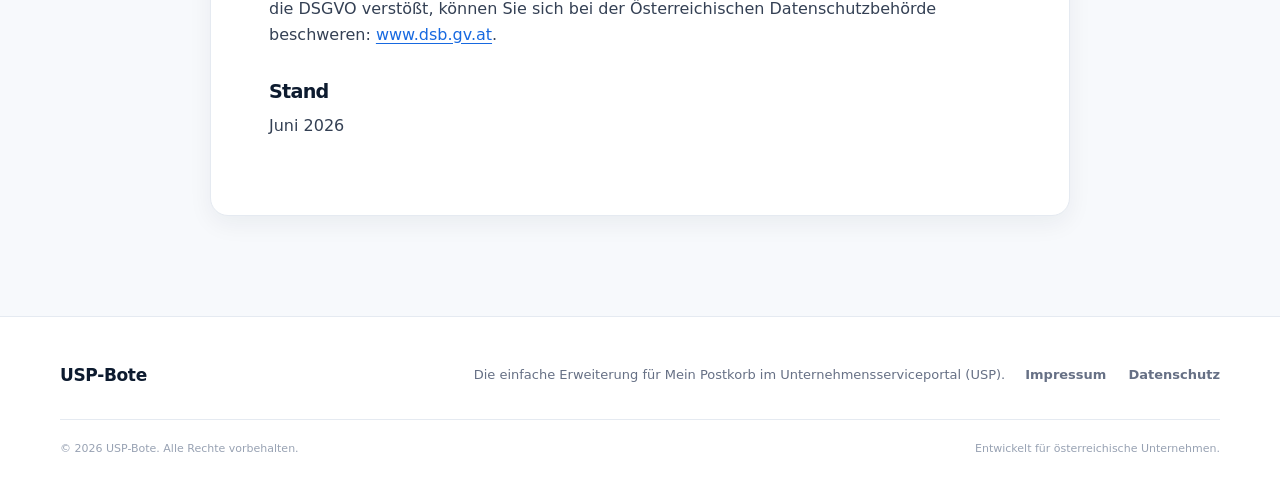
==== commit 0fb69451: "Embed YouTube video directly" ====
--- a/datenschutz.html
+++ b/datenschutz.html
@@ -8,7 +8,7 @@
   <meta name="robots" content="index, follow">
   <meta name="referrer" content="strict-origin-when-cross-origin">
   <link rel="canonical" href="https://usp-bote.at/datenschutz.html">
-  <link rel="stylesheet" href="styles.css?v=1.0.6">
+  <link rel="stylesheet" href="styles.css?v=1.0.8">
 </head>
 <body>
   <a class="skip-link" href="#main">Zum Inhalt springen</a>
@@ -44,10 +44,10 @@
       <p>Wenn Sie das Kontaktformular verwenden, verarbeiten wir Ihren Namen, Firmennamen, Ihre Telefonnummer und E-Mail-Adresse, um Ihre Anfrage zu beantworten und eine mögliche Zusammenarbeit vorzubereiten. Rechtsgrundlage ist Art. 6 Abs. 1 lit. b DSGVO. Die Angaben werden per E-Mail an uns übermittelt und nur so lange aufbewahrt, wie dies für die Bearbeitung Ihrer Anfrage und gesetzliche Aufbewahrungspflichten erforderlich ist. Eine Weitergabe an Dritte erfolgt nicht, sofern sie nicht zur technischen Bereitstellung oder aufgrund einer gesetzlichen Verpflichtung erforderlich ist.</p>
 
       <h2 id="youtube">YouTube-Video</h2>
-      <p>Auf dieser Website ist ein Video des Dienstes YouTube eingebunden. Anbieter ist Google Ireland Limited, Gordon House, Barrow Street, Dublin 4, Irland. Das Video wird nicht automatisch geladen. Erst wenn Sie auf „Video laden“ klicken, wird eine Verbindung zu YouTube hergestellt. Dabei können insbesondere Ihre IP-Adresse und technische Informationen an Google übermittelt und Cookies oder ähnliche Technologien eingesetzt werden. Die Einbindung erfolgt im erweiterten Datenschutzmodus über youtube-nocookie.com. Rechtsgrundlage ist Ihre Einwilligung gemäß Art. 6 Abs. 1 lit. a DSGVO. Sie können die Übertragung vermeiden, indem Sie das Video nicht laden. Weitere Informationen finden Sie in der <a href="https://policies.google.com/privacy">Datenschutzerklärung von Google</a>.</p>
+      <p>Auf dieser Website ist ein Video des Dienstes YouTube eingebunden. Anbieter ist Google Ireland Limited, Gordon House, Barrow Street, Dublin 4, Irland. Beim Aufruf der Seite wird eine Verbindung zu YouTube hergestellt. Dabei können insbesondere Ihre IP-Adresse und technische Informationen an Google übermittelt und Cookies oder ähnliche Technologien eingesetzt werden. Die Einbindung erfolgt im erweiterten Datenschutzmodus über youtube-nocookie.com. Rechtsgrundlage ist unser berechtigtes Interesse an einer anschaulichen Darstellung unseres Angebots gemäß Art. 6 Abs. 1 lit. f DSGVO. Weitere Informationen finden Sie in der <a href="https://policies.google.com/privacy">Datenschutzerklärung von Google</a>.</p>
 
       <h2>Cookies und Analyse</h2>
-      <p>Wir verwenden keine eigenen Analyse- oder Marketingdienste und setzen selbst keine nicht technisch notwendigen Cookies. Beim freiwilligen Laden des YouTube-Videos können durch Google Cookies oder ähnliche Technologien eingesetzt werden.</p>
+      <p>Wir verwenden keine eigenen Analyse- oder Marketingdienste und setzen selbst keine nicht technisch notwendigen Cookies. Durch das eingebundene YouTube-Video können von Google Cookies oder ähnliche Technologien eingesetzt werden.</p>
 
       <h2>Ihre Rechte</h2>
       <p>Sie haben nach Maßgabe der gesetzlichen Voraussetzungen das Recht auf Auskunft, Berichtigung, Löschung, Einschränkung der Verarbeitung, Datenübertragbarkeit und Widerspruch. Eine erteilte Einwilligung können Sie jederzeit mit Wirkung für die Zukunft widerrufen. Zur Ausübung Ihrer Rechte kontaktieren Sie uns unter <a href="mailto:office@beyond-ai.ai">office@beyond-ai.ai</a>.</p>
@@ -75,6 +75,6 @@
     </div>
   </footer>
 
-  <script src="script.js?v=1.0.6" defer></script>
+  <script src="script.js?v=1.0.8" defer></script>
 </body>
 </html>
--- a/styles.css
+++ b/styles.css
@@ -27,6 +27,7 @@
 
 body {
   margin: 0;
+  overflow-x: hidden;
   color: var(--text);
   background: var(--white);
   font-family: Inter, ui-sans-serif, system-ui, -apple-system, BlinkMacSystemFont, "Segoe UI", sans-serif;
@@ -270,6 +271,14 @@
   gap: 64px;
 }
 
+.hero-grid > *,
+.solution-grid > *,
+.pricing-grid > *,
+.faq-layout > *,
+.contact-shell > * {
+  min-width: 0;
+}
+
 .eyebrow {
   display: inline-flex;
   align-items: center;
@@ -303,7 +312,9 @@
 h2,
 h3 {
   color: var(--navy);
+  hyphens: auto;
   line-height: 1.15;
+  overflow-wrap: anywhere;
 }
 
 h1 {
@@ -1207,6 +1218,8 @@
 
 .video-frame {
   position: relative;
+  width: 100%;
+  min-width: 0;
   overflow: hidden;
   aspect-ratio: 16 / 9;
   max-width: 900px;
@@ -1223,61 +1236,6 @@
   height: 100%;
   border: 0;
   inset: 0;
-}
-
-.video-consent {
-  display: grid;
-  min-height: 300px;
-  place-items: center;
-  padding: 32px 20px;
-  background:
-    radial-gradient(circle at 75% 20%, rgba(23, 105, 224, 0.16), transparent 38%),
-    linear-gradient(135deg, #f7f9fc, #eaf2ff);
-}
-
-.video-consent-content {
-  max-width: 540px;
-  text-align: center;
-}
-
-.video-play {
-  display: grid;
-  width: 64px;
-  height: 64px;
-  margin: 0 auto 18px;
-  place-items: center;
-  border-radius: 50%;
-  color: var(--white);
-  background: linear-gradient(135deg, #2177ed, var(--blue-dark));
-  box-shadow: 0 14px 30px rgba(23, 105, 224, 0.25);
-}
-
-.video-play svg {
-  width: 28px;
-  fill: none;
-  stroke: currentColor;
-  stroke-linecap: round;
-  stroke-linejoin: round;
-  stroke-width: 2;
-}
-
-.video-consent-content h3 {
-  margin: 0 0 8px;
-  color: var(--navy);
-  font-size: 1.35rem;
-}
-
-.video-consent-content p {
-  margin: 0 auto 20px;
-  color: var(--muted);
-}
-
-.video-consent-content > a {
-  display: block;
-  margin-top: 12px;
-  color: var(--blue);
-  font-size: 12px;
-  font-weight: 700;
 }
 
 .video-fallback {
@@ -1673,6 +1631,7 @@
 .legal-document address {
   margin: 0 0 18px;
   font-style: normal;
+  overflow-wrap: anywhere;
 }
 
 .legal-document a {
@@ -1687,6 +1646,75 @@
 
 .legal-document li + li {
   margin-top: 8px;
+}
+
+@media (max-width: 559px) {
+  .container {
+    width: min(calc(100% - 32px), var(--container));
+  }
+
+  .hero {
+    padding-top: 64px;
+  }
+
+  .hero-grid {
+    gap: 42px;
+  }
+
+  .eyebrow {
+    max-width: 100%;
+    border-radius: 14px;
+    line-height: 1.4;
+  }
+
+  h1 {
+    font-size: clamp(2.1rem, 11vw, 2.75rem);
+  }
+
+  .hero-visual {
+    width: 100%;
+    padding-inline: 0;
+  }
+
+  .mail-content {
+    padding: 20px 14px 16px;
+  }
+
+  .mail-status {
+    gap: 8px;
+  }
+
+  .delivered {
+    flex-wrap: wrap;
+  }
+
+  .delivered small {
+    width: 100%;
+    margin-left: 26px;
+  }
+
+  .video-frame {
+    aspect-ratio: auto;
+  }
+
+  .video-frame iframe {
+    position: static;
+    min-height: 220px;
+    aspect-ratio: 16 / 9;
+  }
+
+  .legal-main {
+    padding: 32px 0 60px;
+  }
+
+  .legal-document {
+    padding: 24px 18px;
+  }
+
+  .legal-document h1 {
+    margin-bottom: 30px;
+    font-size: clamp(1.75rem, 9vw, 2.35rem);
+  }
 }
 
 @media (min-width: 560px) {
